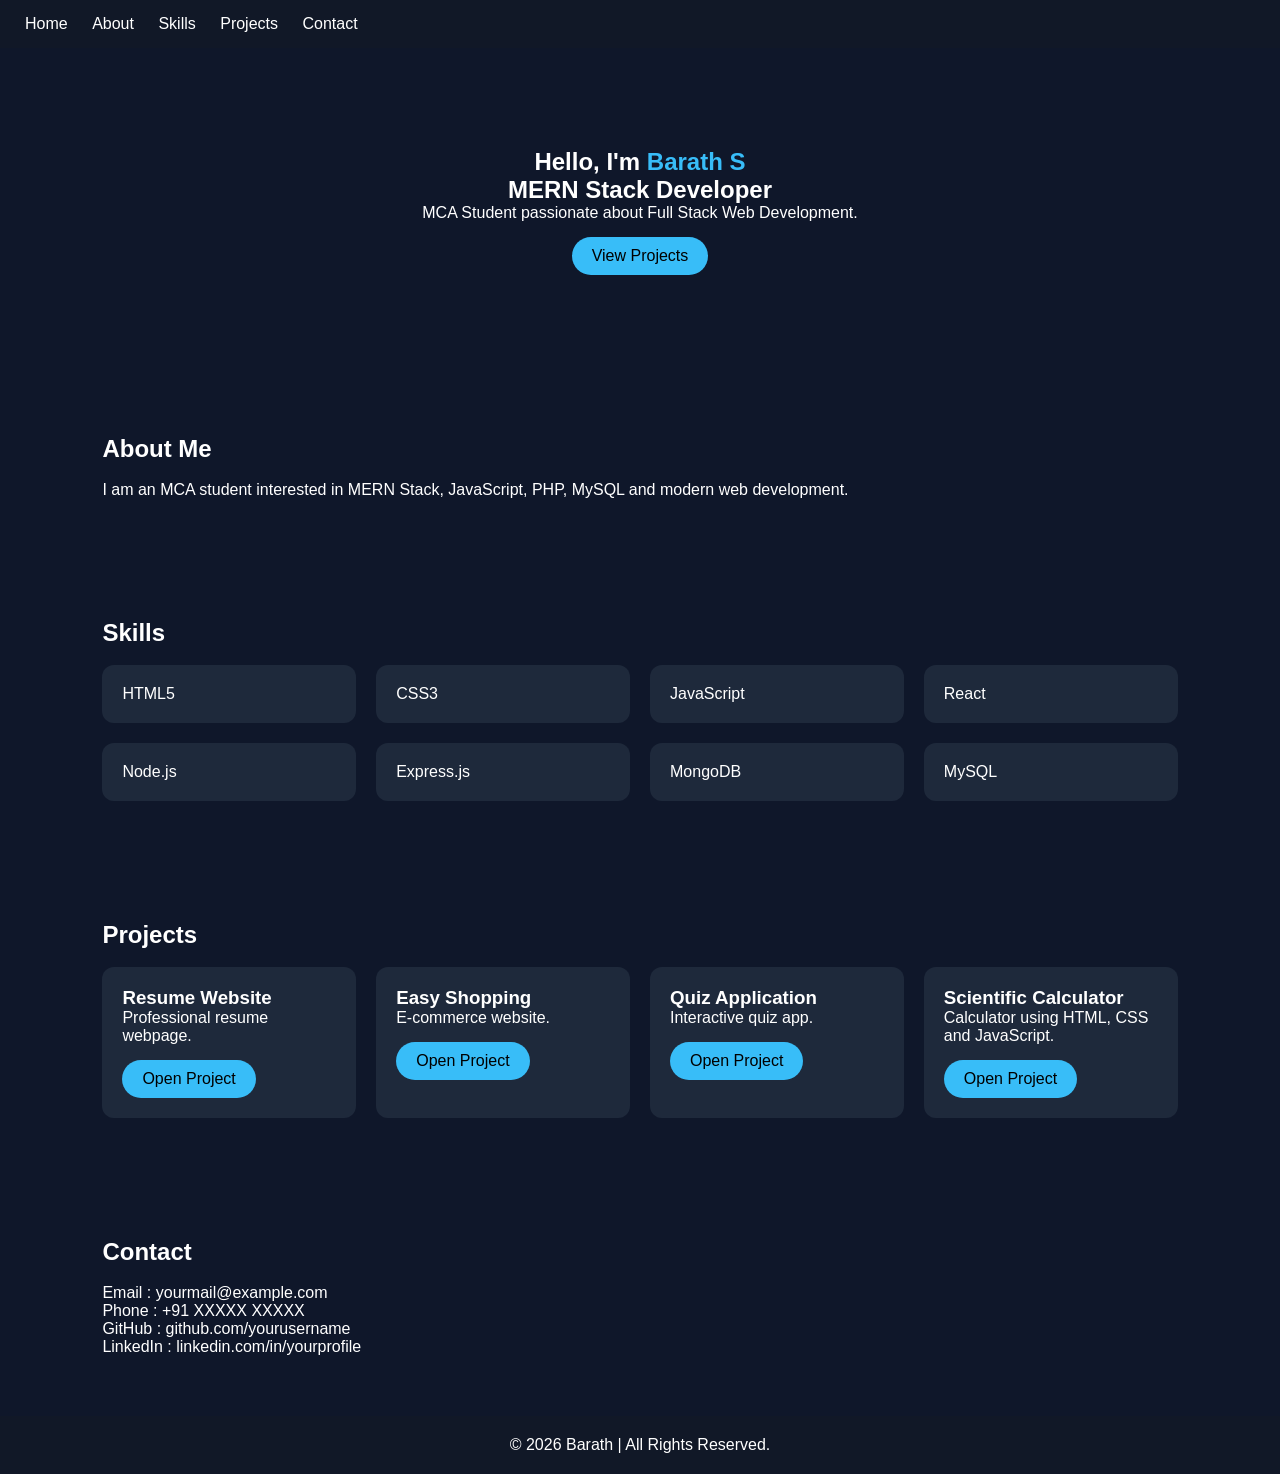
==== portfilo.html @ b247c4f7 "portfilo modified" ====
<!DOCTYPE html>
<html lang="en">

<head>
    <meta charset="UTF-8">
    <meta name="viewport" content="width=device-width, initial-scale=1.0">
    <title>Barath Portfolio</title>

    <style>
        * {
            margin: 0;
            padding: 0;
            box-sizing: border-box;
            font-family: Arial, sans-serif;
        }

        body {
            background: #0f172a;
            color: white;
        }

        /* Navigation Bar */
        nav {
            position: sticky;
            top: 0;
            background: #111827;
            padding: 15px;
            display: flex;
            justify-content: space-between;
        }

        nav a {
            color: white;
            text-decoration: none;
            margin: 0 10px;
        }

        /* All Sections */
        section {
            padding: 60px 8%;
        }

        /* Hero Section */
        .hero {
            text-align: center;
            padding: 100px 8%;
        }

        .hero h1 span {
            color: #38bdf8;
        }

        /* Button */
        .btn {
            display: inline-block;
            margin-top: 15px;
            padding: 10px 20px;
            background: #38bdf8;
            color: black;
            text-decoration: none;
            border-radius: 25px;
        }

        /* Skills & Projects Grid */
        .skills,
        .projects {
            display: grid;
            grid-template-columns: repeat(auto-fit, minmax(220px, 1fr));
            gap: 20px;
        }

        /* Card Design */
        .card {
            background: #1e293b;
            padding: 20px;
            border-radius: 12px;
        }

        .card:hover {
            transform: translateY(-5px);
        }

        /* Footer */
        footer {
            text-align: center;
            padding: 20px;
            background: #111827;
        }
    </style>

</head>

<body>

    <!-- Navigation -->
    <nav>

        <div>
            <a href="#home">Home</a>
            <a href="#about">About</a>
            <a href="#skills">Skills</a>
            <a href="#projects">Projects</a>
            <a href="#contact">Contact</a>
        </div>

    </nav>

    <!-- Hero Section -->
    <section id="home" class="hero">

        <h1>Hello, I'm <span>Barath S</span></h1>

        <h2>MERN Stack Developer</h2>

        <p>
            MCA Student passionate about Full Stack Web Development.
        </p>

        <a href="#projects" class="btn">
            View Projects
        </a>

    </section>

    <!-- About -->
    <section id="about">

        <h2>About Me</h2>

        <br>

        <p>
            I am an MCA student interested in MERN Stack,
            JavaScript, PHP, MySQL and modern web development.
        </p>

    </section>

    <!-- Skills -->
    <section id="skills">

        <h2>Skills</h2>

        <br>

        <div class="skills">

            <div class="card">HTML5</div>

            <div class="card">CSS3</div>

            <div class="card">JavaScript</div>

            <div class="card">React</div>

            <div class="card">Node.js</div>

            <div class="card">Express.js</div>

            <div class="card">MongoDB</div>

            <div class="card">MySQL</div>

        </div>

    </section>

    <!-- Projects -->
    <section id="projects">

        <h2>Projects</h2>

        <br>

        <div class="projects">

            <div class="card">

                <h3>Resume Website</h3>

                <p>Professional resume webpage.</p>

                <a href="resume.html" class="btn">
                    Open Project
                </a>

            </div>

            <div class="card">

                <h3>Easy Shopping</h3>

                <p>E-commerce website.</p>

                <a href="easy shoping.html" class="btn">
                    Open Project
                </a>

            </div>

            <div class="card">

                <h3>Quiz Application</h3>

                <p>Interactive quiz app.</p>

                <a href="Quiz.html" class="btn">
                    Open Project
                </a>

            </div>

            <div class="card">

                <h3>Scientific Calculator</h3>

                <p>Calculator using HTML, CSS and JavaScript.</p>

                <a href="calculater.html" class="btn">
                    Open Project
                </a>

            </div>

        </div>

    </section>

    <!-- Contact -->
    <section id="contact">

        <h2>Contact</h2>

        <br>

        <p>Email : yourmail@example.com</p>

        <p>Phone : +91 XXXXX XXXXX</p>

        <p>GitHub : github.com/yourusername</p>

        <p>LinkedIn : linkedin.com/in/yourprofile</p>

    </section>

    <!-- Footer -->
    <footer>

        <p>© 2026 Barath | All Rights Reserved.</p>

    </footer>

</body>

</html>
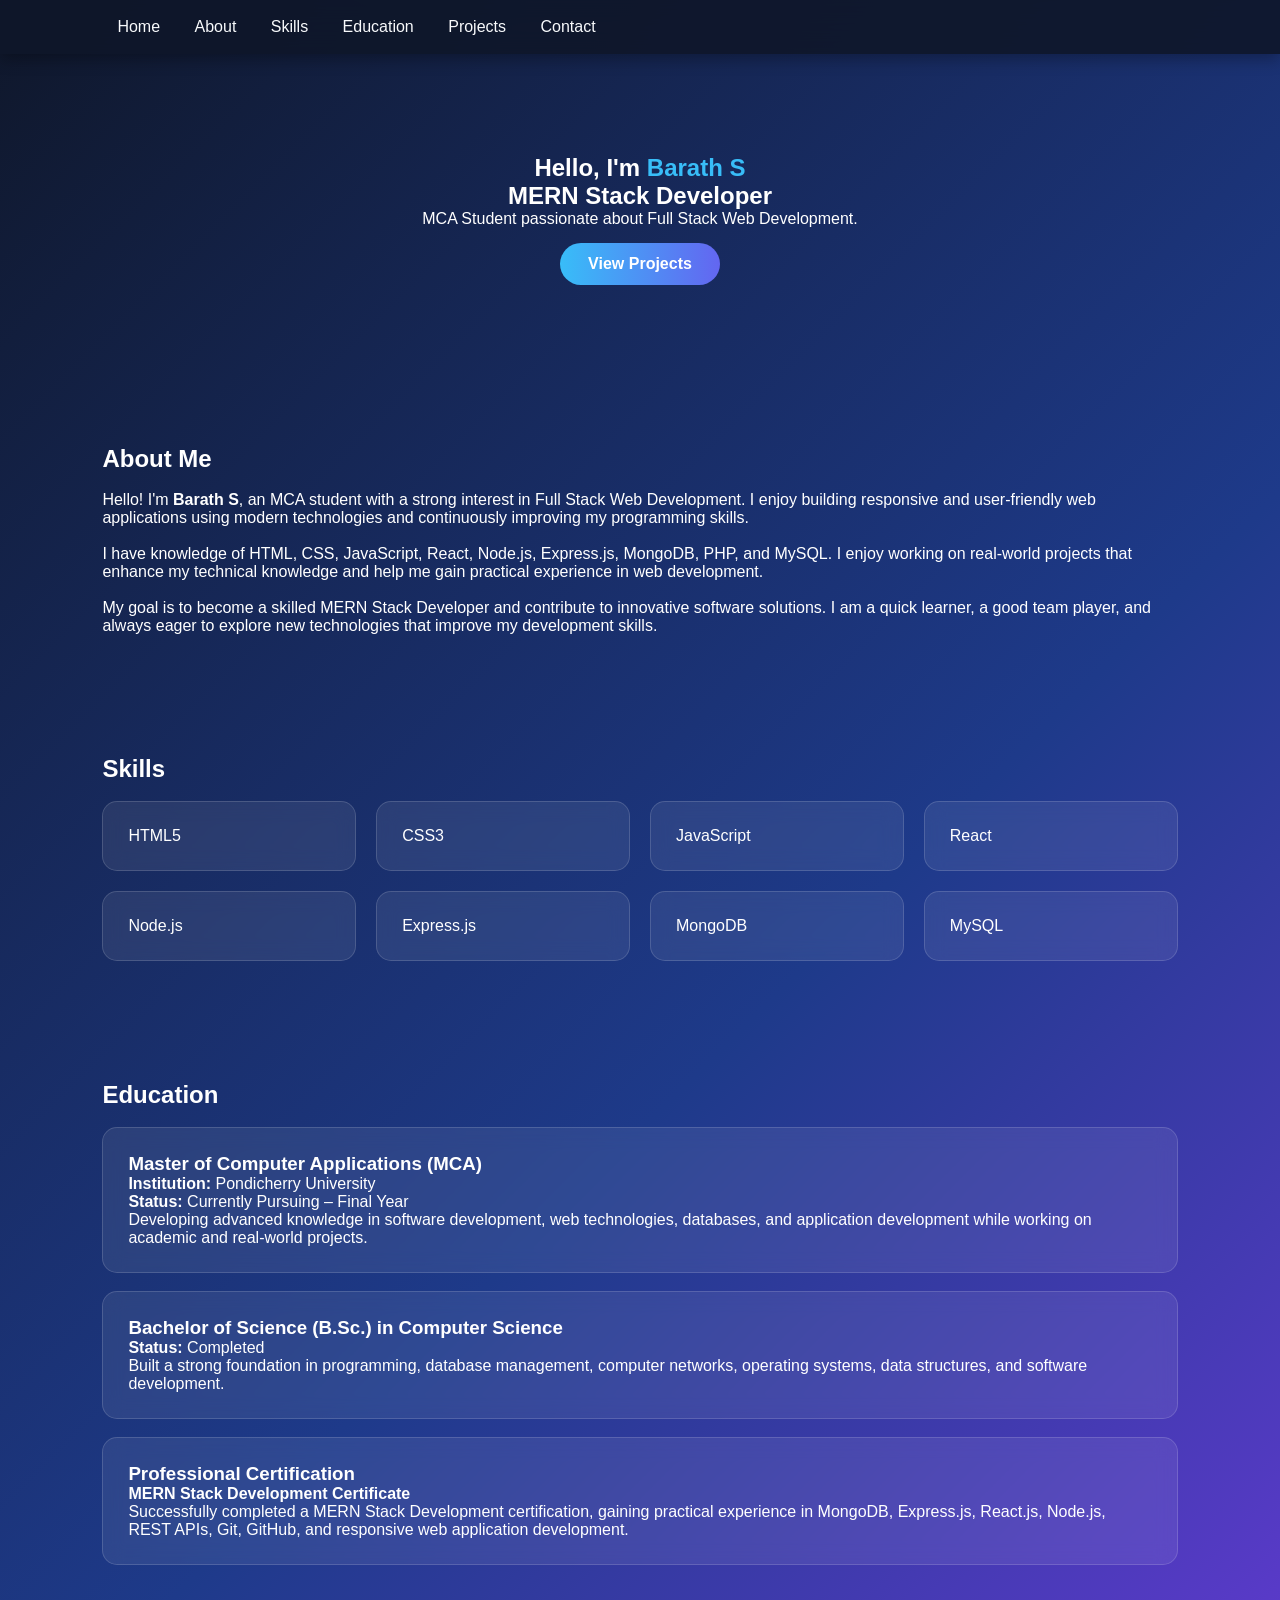
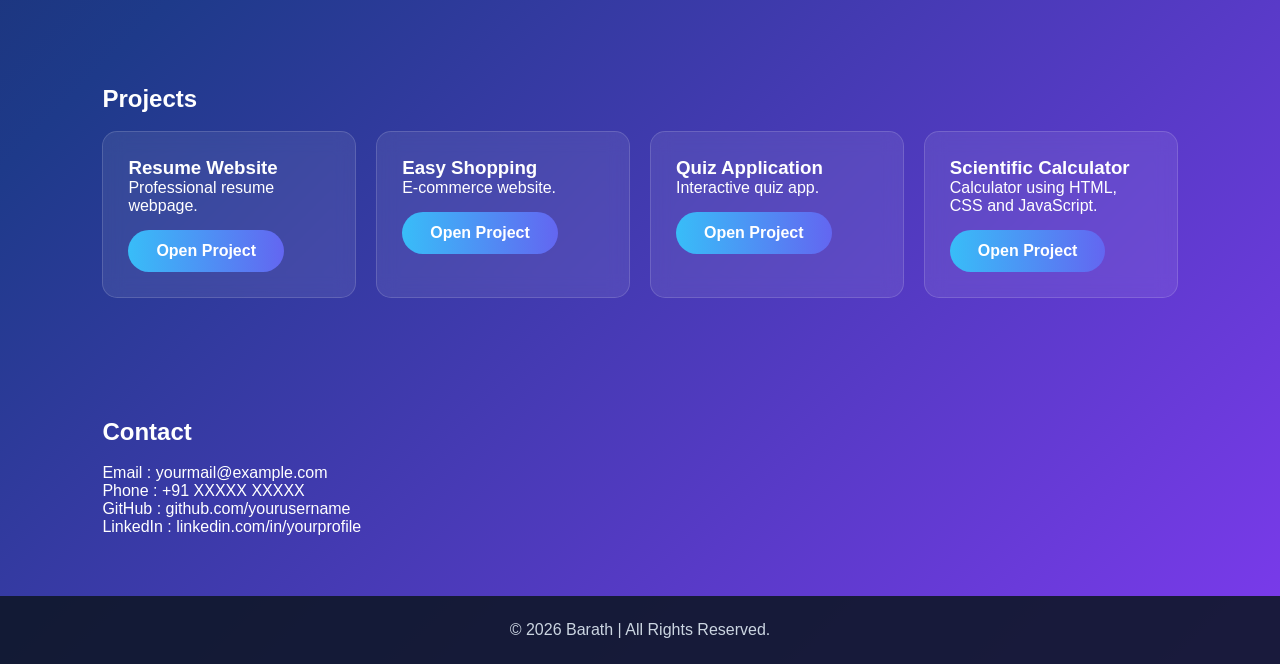
==== commit 5f2e0bc2: "modify adout" ====
--- a/portfilo.html
+++ b/portfilo.html
@@ -15,26 +15,43 @@
         }
 
         body {
-            background: #0f172a;
-            color: white;
-        }
-
-        /* Navigation Bar */
-        nav {
-            position: sticky;
-            top: 0;
-            background: #111827;
-            padding: 15px;
-            display: flex;
-            justify-content: space-between;
-        }
-
+             background: #0f172a;
+             color: white;
+}
+body {
+    background: linear-gradient(135deg, #0f172a, #1e3a8a, #7c3aed);
+    color: #ffffff;
+}
+
+      nav {
+    position: sticky;
+    top: 0;
+    background: #111827;
+    padding: 15px;
+    display: flex;
+    justify-content: space-between;
+}
+nav {
+    position: sticky;
+    top: 0;
+    background: rgba(15, 23, 42, 0.9);
+    backdrop-filter: blur(12px);
+    padding: 18px 8%;
+    display: flex;
+    justify-content: space-between;
+    align-items: center;
+    box-shadow: 0 5px 15px rgba(0,0,0,0.3);
+}
         nav a {
-            color: white;
-            text-decoration: none;
-            margin: 0 10px;
-        }
-
+    color: #f8fafc;
+    text-decoration: none;
+    margin: 0 15px;
+    transition: 0.3s;
+}
+
+nav a:hover {
+    color: #38bdf8;
+}
         /* All Sections */
         section {
             padding: 60px 8%;
@@ -51,16 +68,22 @@
         }
 
         /* Button */
-        .btn {
-            display: inline-block;
-            margin-top: 15px;
-            padding: 10px 20px;
-            background: #38bdf8;
-            color: black;
-            text-decoration: none;
-            border-radius: 25px;
-        }
-
+       .btn {
+    display: inline-block;
+    margin-top: 15px;
+    padding: 12px 28px;
+    background: linear-gradient(90deg, #38bdf8, #6366f1);
+    color: white;
+    text-decoration: none;
+    border-radius: 30px;
+    font-weight: bold;
+    transition: 0.3s;
+}
+
+.btn:hover {
+    transform: translateY(-3px);
+    box-shadow: 0 8px 20px rgba(56,189,248,.5);
+}
         /* Skills & Projects Grid */
         .skills,
         .projects {
@@ -71,21 +94,25 @@
 
         /* Card Design */
         .card {
-            background: #1e293b;
-            padding: 20px;
-            border-radius: 12px;
-        }
-
-        .card:hover {
-            transform: translateY(-5px);
-        }
-
+    background: rgba(255,255,255,0.08);
+    backdrop-filter: blur(10px);
+    border: 1px solid rgba(255,255,255,0.15);
+    padding: 25px;
+    border-radius: 15px;
+    transition: .4s;
+}
+
+.card:hover {
+    transform: translateY(-10px);
+    box-shadow: 0 15px 30px rgba(0,0,0,.35);
+}
         /* Footer */
-        footer {
-            text-align: center;
-            padding: 20px;
-            background: #111827;
-        }
+  footer {
+    text-align: center;
+    padding: 25px;
+    background: rgba(15,23,42,.9);
+    color: #cbd5e1;
+}
     </style>
 
 </head>
@@ -99,6 +126,7 @@
             <a href="#home">Home</a>
             <a href="#about">About</a>
             <a href="#skills">Skills</a>
+            <a href="#education">Education</a>
             <a href="#projects">Projects</a>
             <a href="#contact">Contact</a>
         </div>
@@ -125,16 +153,36 @@
     <!-- About -->
     <section id="about">
 
-        <h2>About Me</h2>
-
-        <br>
-
-        <p>
-            I am an MCA student interested in MERN Stack,
-            JavaScript, PHP, MySQL and modern web development.
-        </p>
-
-    </section>
+    <h2>About Me</h2>
+
+    <br>
+
+    <p>
+        Hello! I'm <strong>Barath S</strong>, an MCA student with a strong interest
+        in Full Stack Web Development. I enjoy building responsive and
+        user-friendly web applications using modern technologies and continuously
+        improving my programming skills.
+    </p>
+
+    <br>
+
+    <p>
+        I have knowledge of HTML, CSS, JavaScript, React, Node.js, Express.js,
+        MongoDB, PHP, and MySQL. I enjoy working on real-world projects that
+        enhance my technical knowledge and help me gain practical experience in
+        web development.
+    </p>
+
+    <br>
+
+    <p>
+        My goal is to become a skilled MERN Stack Developer and contribute to
+        innovative software solutions. I am a quick learner, a good team player,
+        and always eager to explore new technologies that improve my development
+        skills.
+    </p>
+
+</section>
 
     <!-- Skills -->
     <section id="skills">
@@ -164,6 +212,56 @@
         </div>
 
     </section>
+    <!-- Education -->
+<section id="education">
+
+    <h2>Education</h2>
+
+    <br>
+
+    <div class="card">
+
+        <h3>Master of Computer Applications (MCA)</h3>
+        <p><strong>Institution:</strong> Pondicherry University</p>
+        <p><strong>Status:</strong> Currently Pursuing – Final Year</p>
+        <p>
+            Developing advanced knowledge in software development, web technologies,
+            databases, and application development while working on academic and
+            real-world projects.
+        </p>
+
+    </div>
+
+    <br>
+
+    <div class="card">
+
+        <h3>Bachelor of Science (B.Sc.) in Computer Science</h3>
+        <p><strong>Status:</strong> Completed</p>
+        <p>
+            Built a strong foundation in programming, database management,
+            computer networks, operating systems, data structures, and software
+            development.
+        </p>
+
+    </div>
+
+    <br>
+
+    <div class="card">
+
+        <h3>Professional Certification</h3>
+        <p><strong>MERN Stack Development Certificate</strong></p>
+        <p>
+            Successfully completed a MERN Stack Development certification,
+            gaining practical experience in MongoDB, Express.js, React.js,
+            Node.js, REST APIs, Git, GitHub, and responsive web application
+            development.
+        </p>
+
+    </div>
+
+</section>
 
     <!-- Projects -->
     <section id="projects">
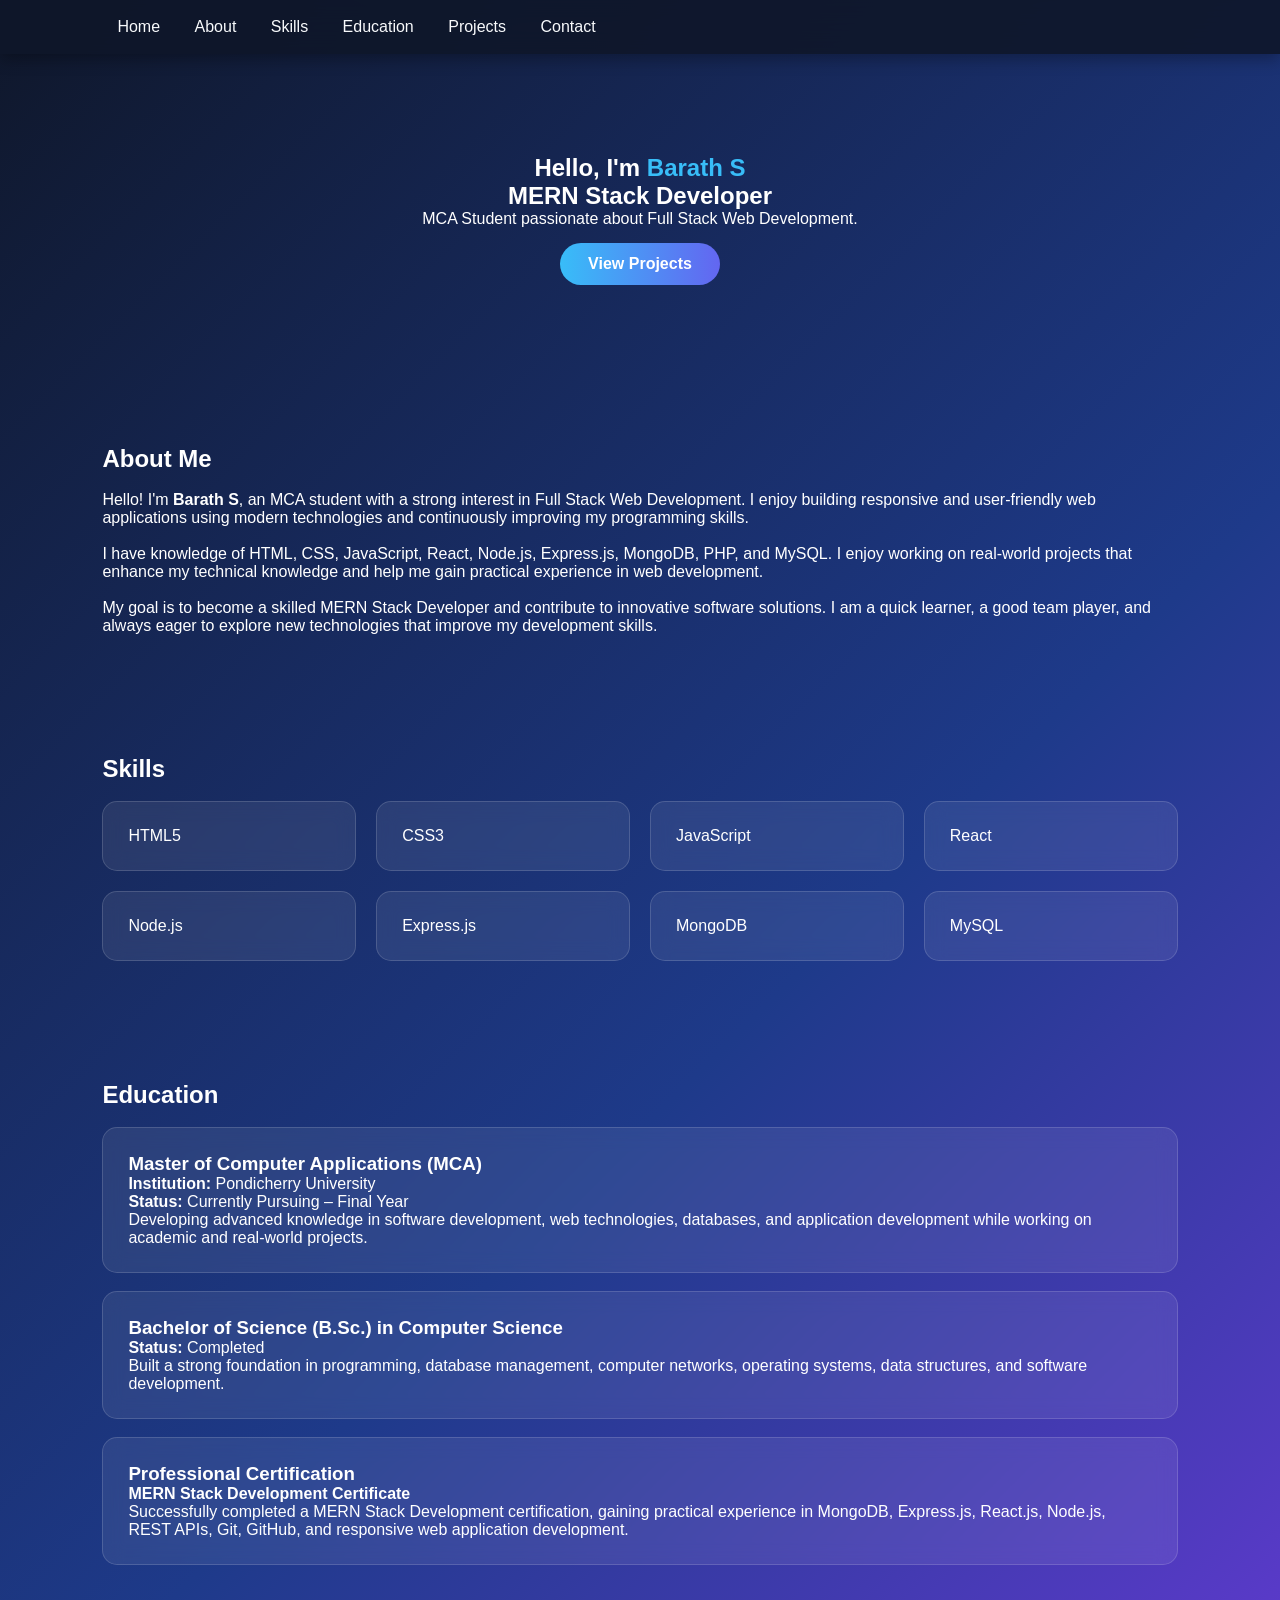
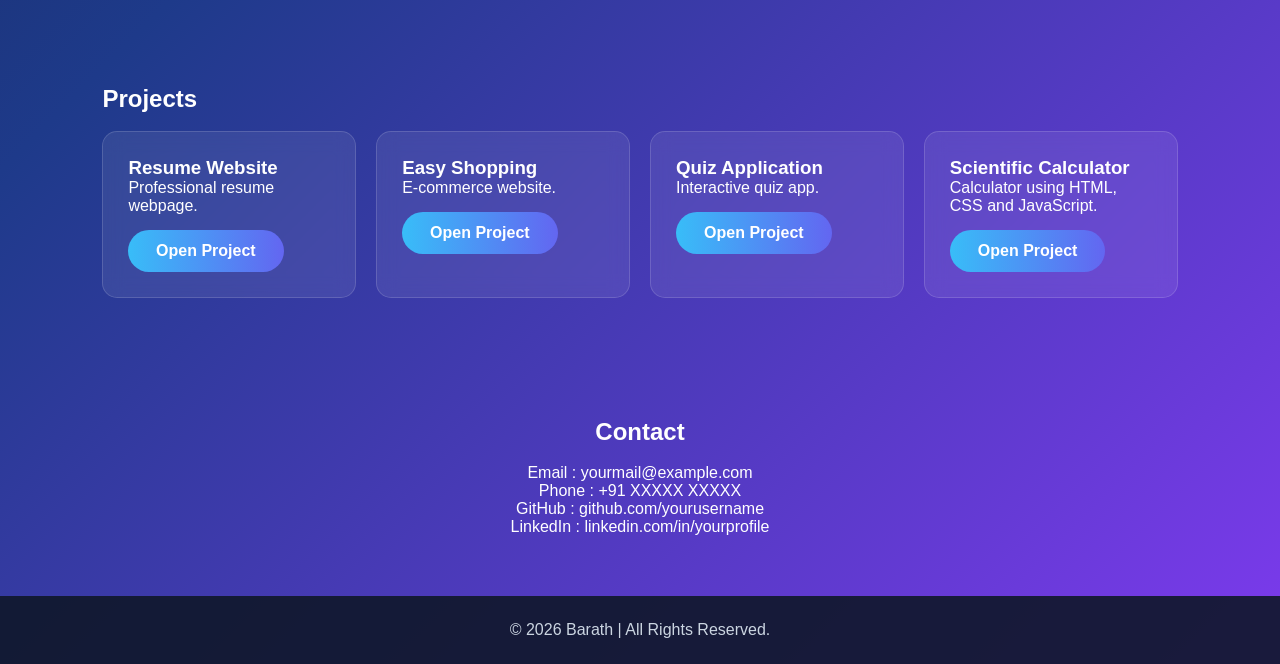
==== commit e745751c: "file add new" ====
--- a/portfilo.html
+++ b/portfilo.html
@@ -54,6 +54,7 @@
 }
         /* All Sections */
         section {
+            
             padding: 60px 8%;
         }
 
@@ -113,6 +114,9 @@
     background: rgba(15,23,42,.9);
     color: #cbd5e1;
 }
+#contact{
+ text-align: center;
+}
     </style>
 
 </head>
@@ -290,7 +294,7 @@
 
                 <p>E-commerce website.</p>
 
-                <a href="easy shoping.html" class="btn">
+                <a href="easyshoping.html" class="btn">
                     Open Project
                 </a>
 
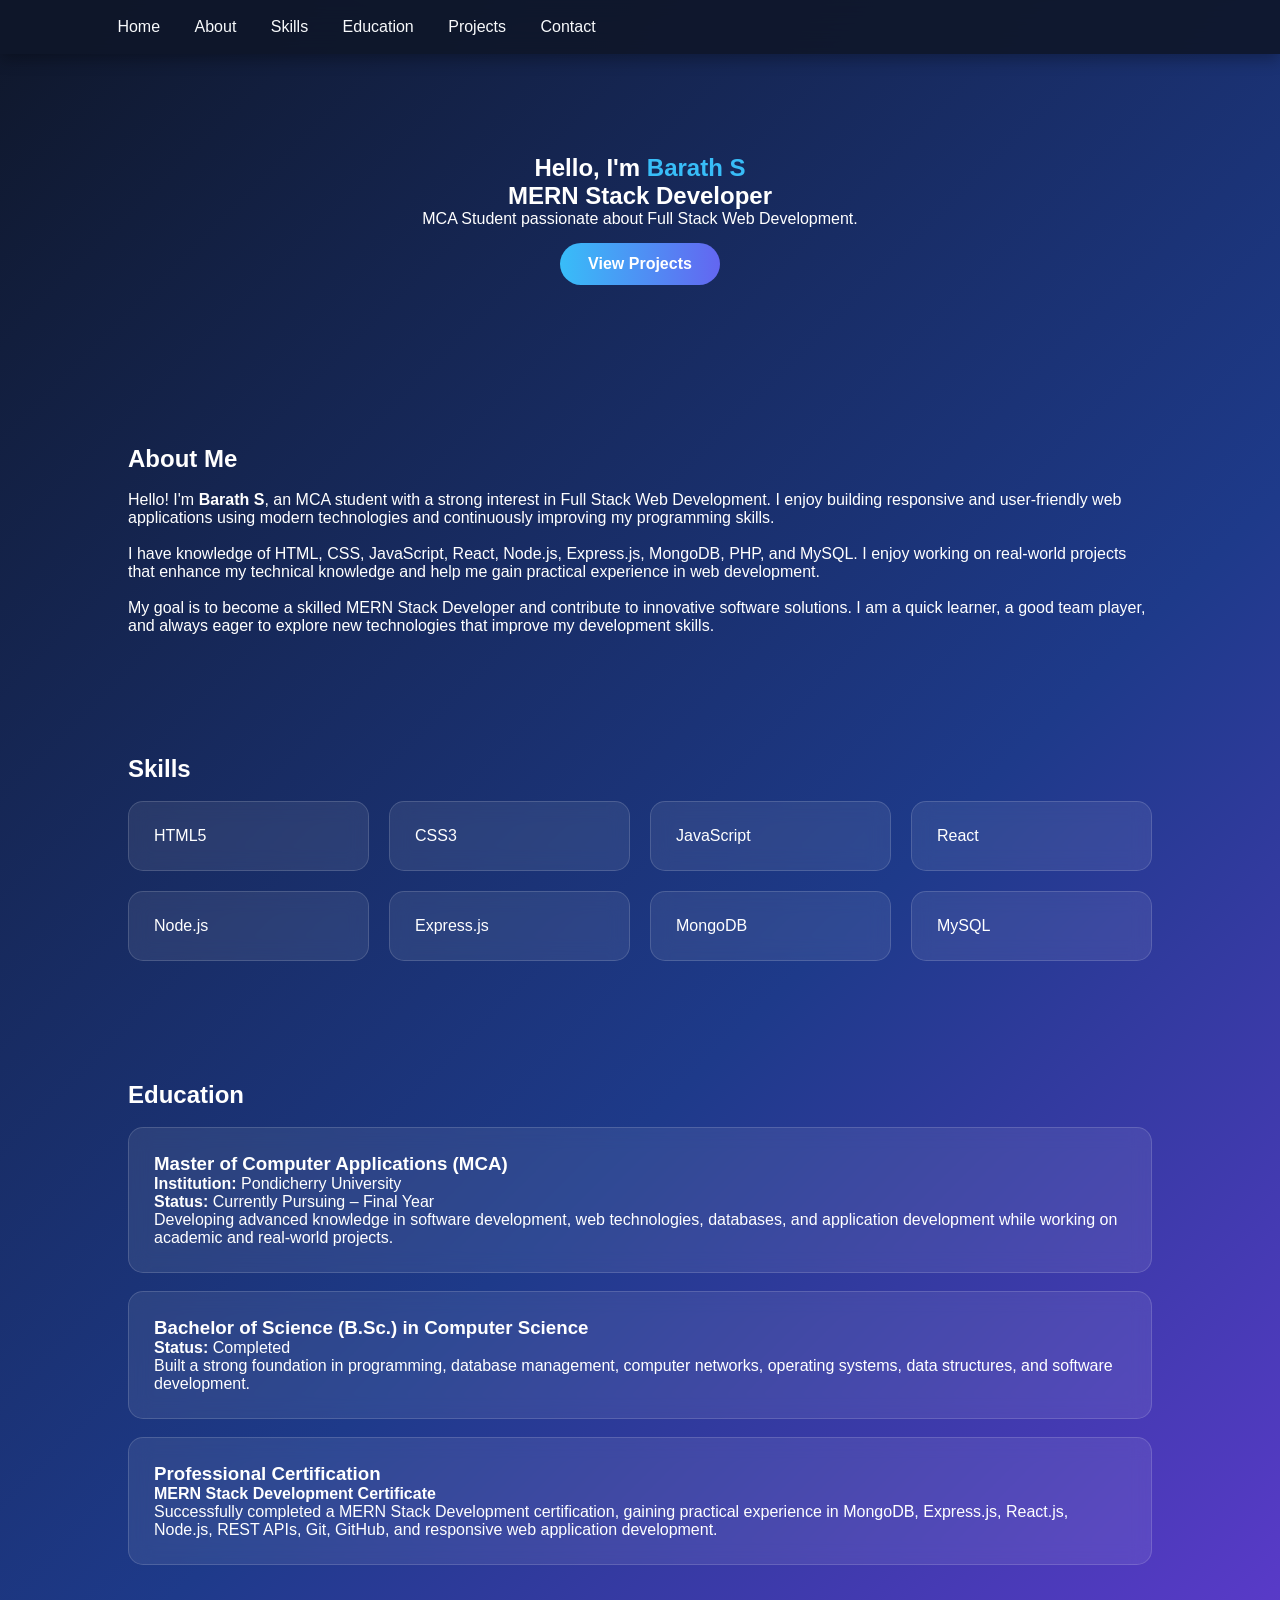
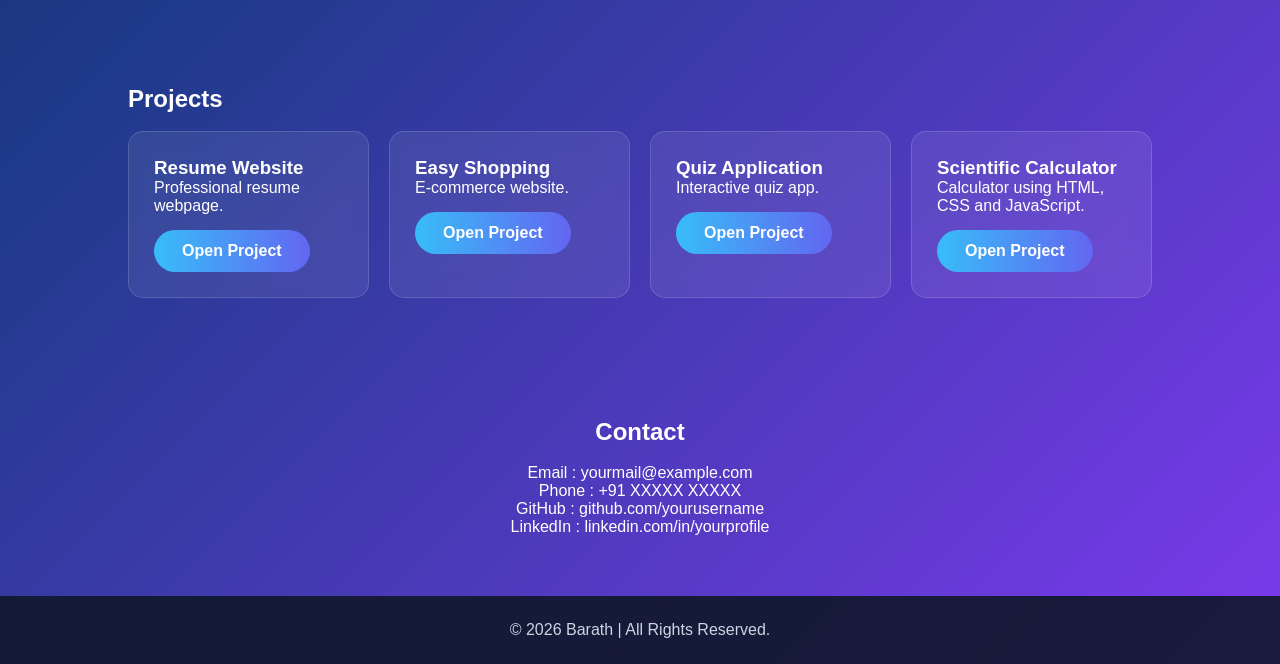
==== commit 8089c7c3: "delete image" ====
--- a/portfilo.html
+++ b/portfilo.html
@@ -55,7 +55,7 @@
         /* All Sections */
         section {
             
-            padding: 60px 8%;
+            padding: 60px 10%;
         }
 
         /* Hero Section */
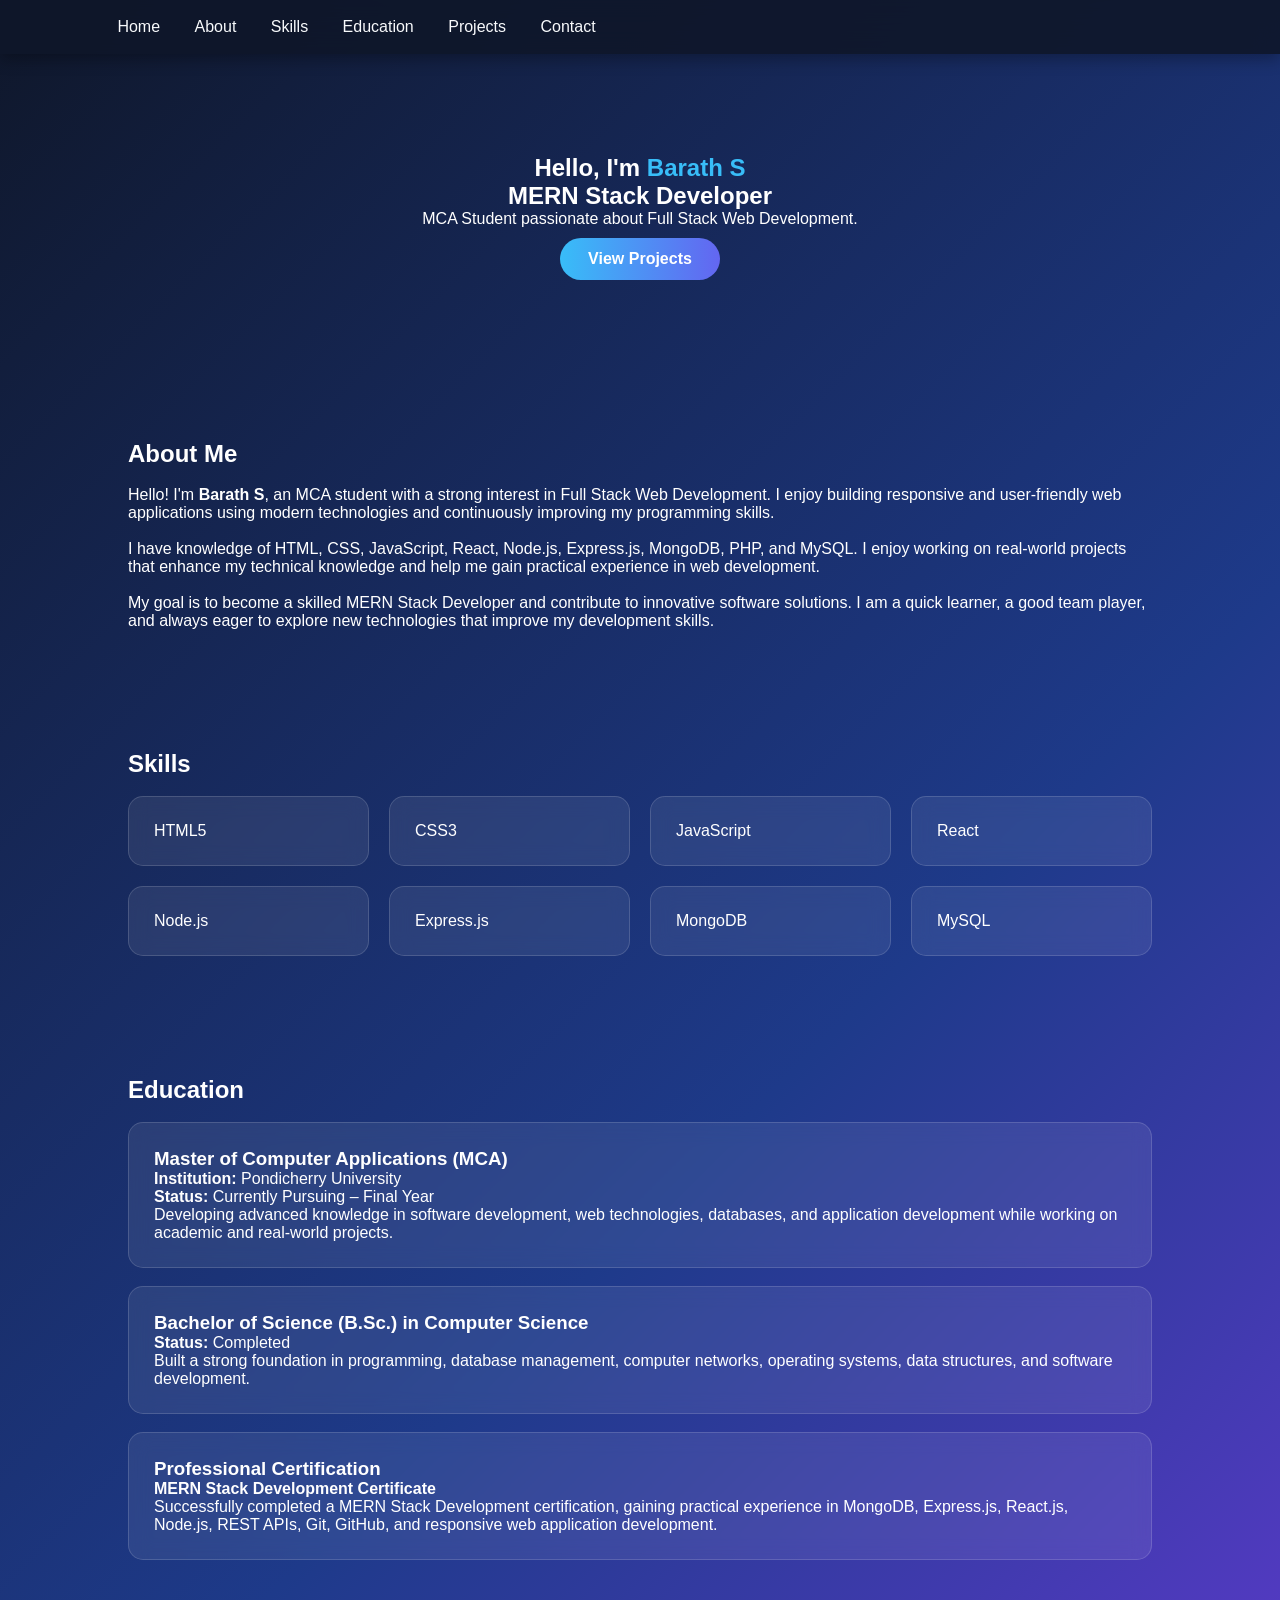
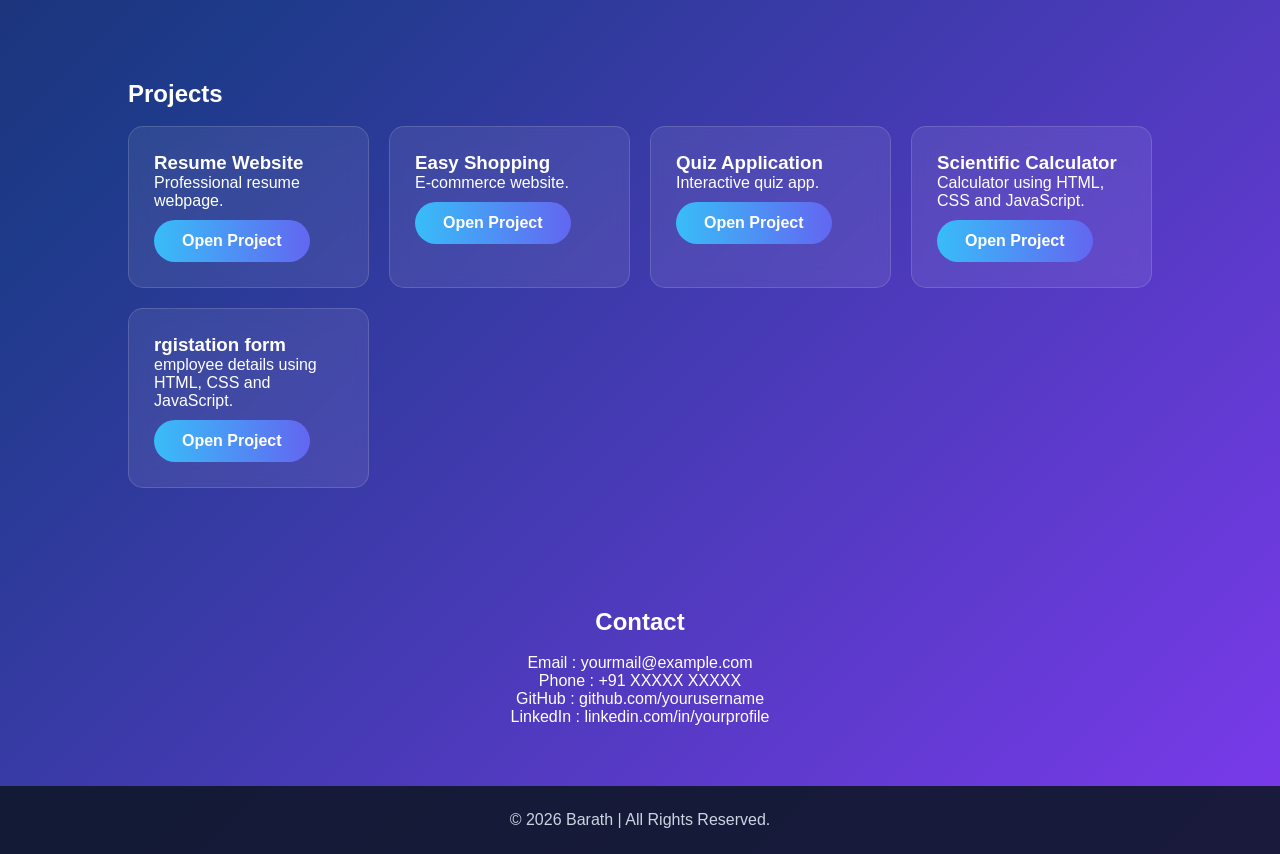
==== commit 231155e5: "modified" ====
--- a/portfilo.html
+++ b/portfilo.html
@@ -30,6 +30,7 @@
     padding: 15px;
     display: flex;
     justify-content: space-between;
+    z-index: 1;
 }
 nav {
     position: sticky;
@@ -71,7 +72,7 @@
         /* Button */
        .btn {
     display: inline-block;
-    margin-top: 15px;
+    margin-top: 10px;
     padding: 12px 28px;
     background: linear-gradient(90deg, #38bdf8, #6366f1);
     color: white;
@@ -324,6 +325,18 @@
 
             </div>
 
+           <div class="card">
+
+                <h3> rgistation form</h3>
+
+                <p>employee details using HTML, CSS and JavaScript.</p>
+
+                <a href="http://localhost:8080/employe/" class="btn">
+                    Open Project
+                </a>
+
+            </div>
+
         </div>
 
     </section>
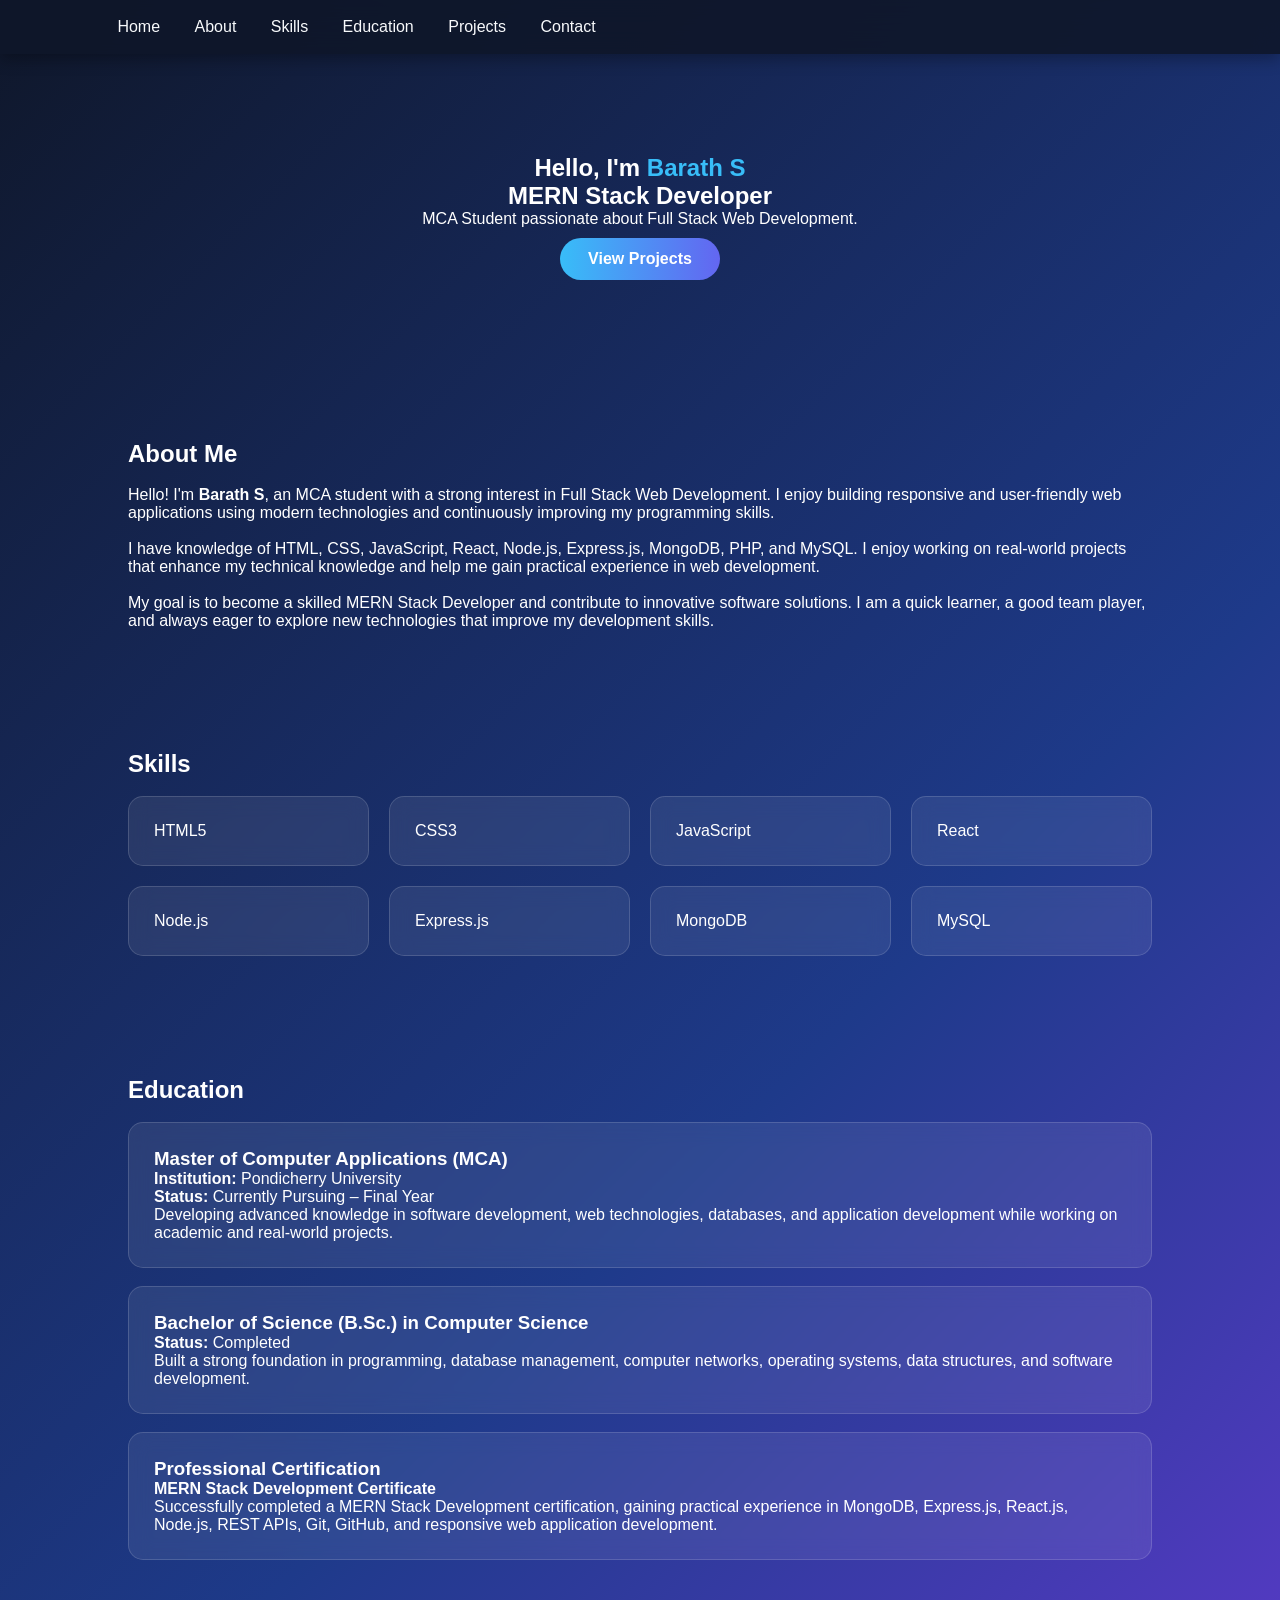
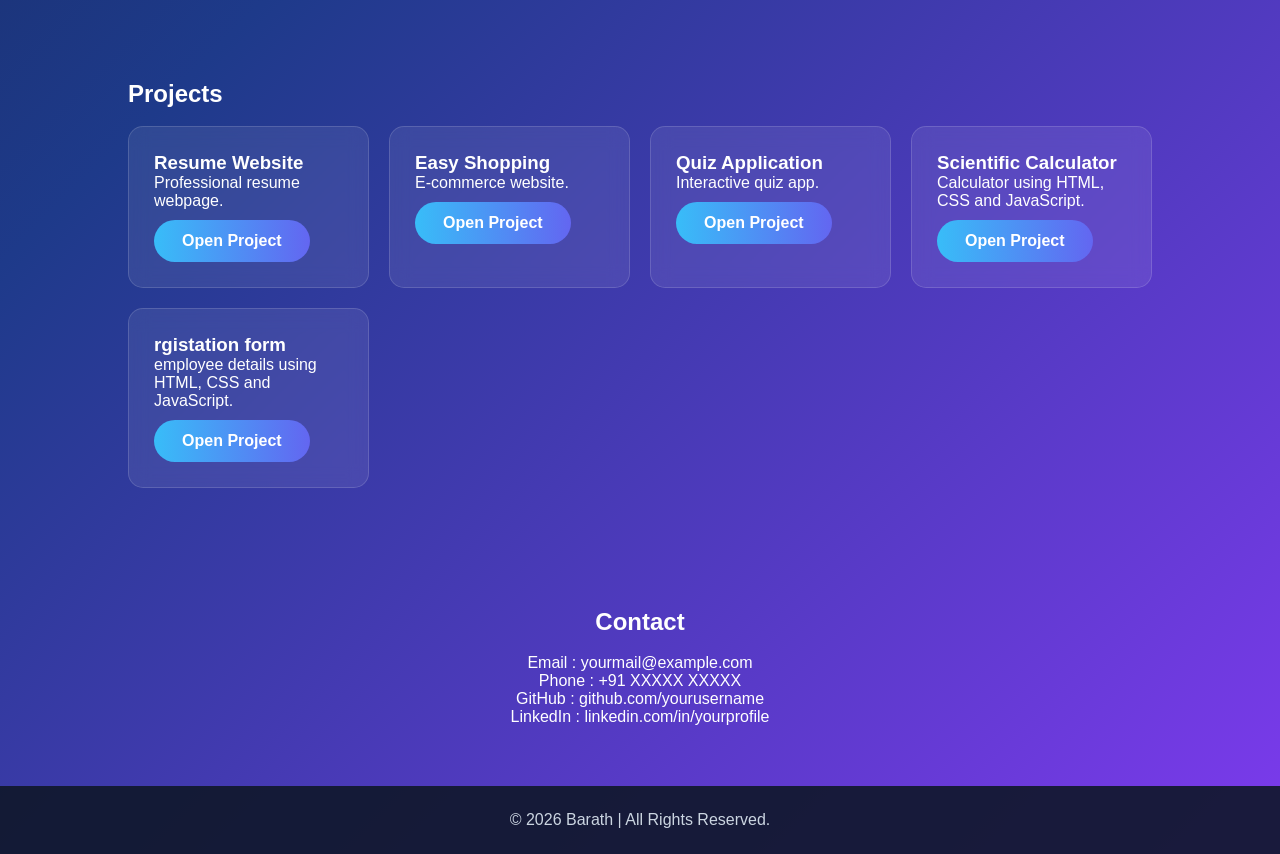
==== commit 886ccae5: "easyshopping modify" ====
--- a/portfilo.html
+++ b/portfilo.html
@@ -283,7 +283,7 @@
 
                 <p>Professional resume webpage.</p>
 
-                <a href="resume.html" class="btn">
+                <a href="resume.html" class="btn" target="_blank">
                     Open Project
                 </a>
 
@@ -295,7 +295,7 @@
 
                 <p>E-commerce website.</p>
 
-                <a href="easyshoping.html" class="btn">
+                <a href="easyshoping.html" class="btn" target="_blank">
                     Open Project
                 </a>
 
@@ -307,7 +307,7 @@
 
                 <p>Interactive quiz app.</p>
 
-                <a href="Quiz.html" class="btn">
+                <a href="Quiz.html" class="btn" target="_blank">
                     Open Project
                 </a>
 
@@ -319,7 +319,7 @@
 
                 <p>Calculator using HTML, CSS and JavaScript.</p>
 
-                <a href="calculater.html" class="btn">
+                <a href="calculater.html" class="btn" target="_blank">
                     Open Project
                 </a>
 
@@ -331,7 +331,7 @@
 
                 <p>employee details using HTML, CSS and JavaScript.</p>
 
-                <a href="http://localhost:8080/employe/" class="btn">
+                <a href="http://localhost:8080/employe/" class="btn" target="_blank">
                     Open Project
                 </a>
 
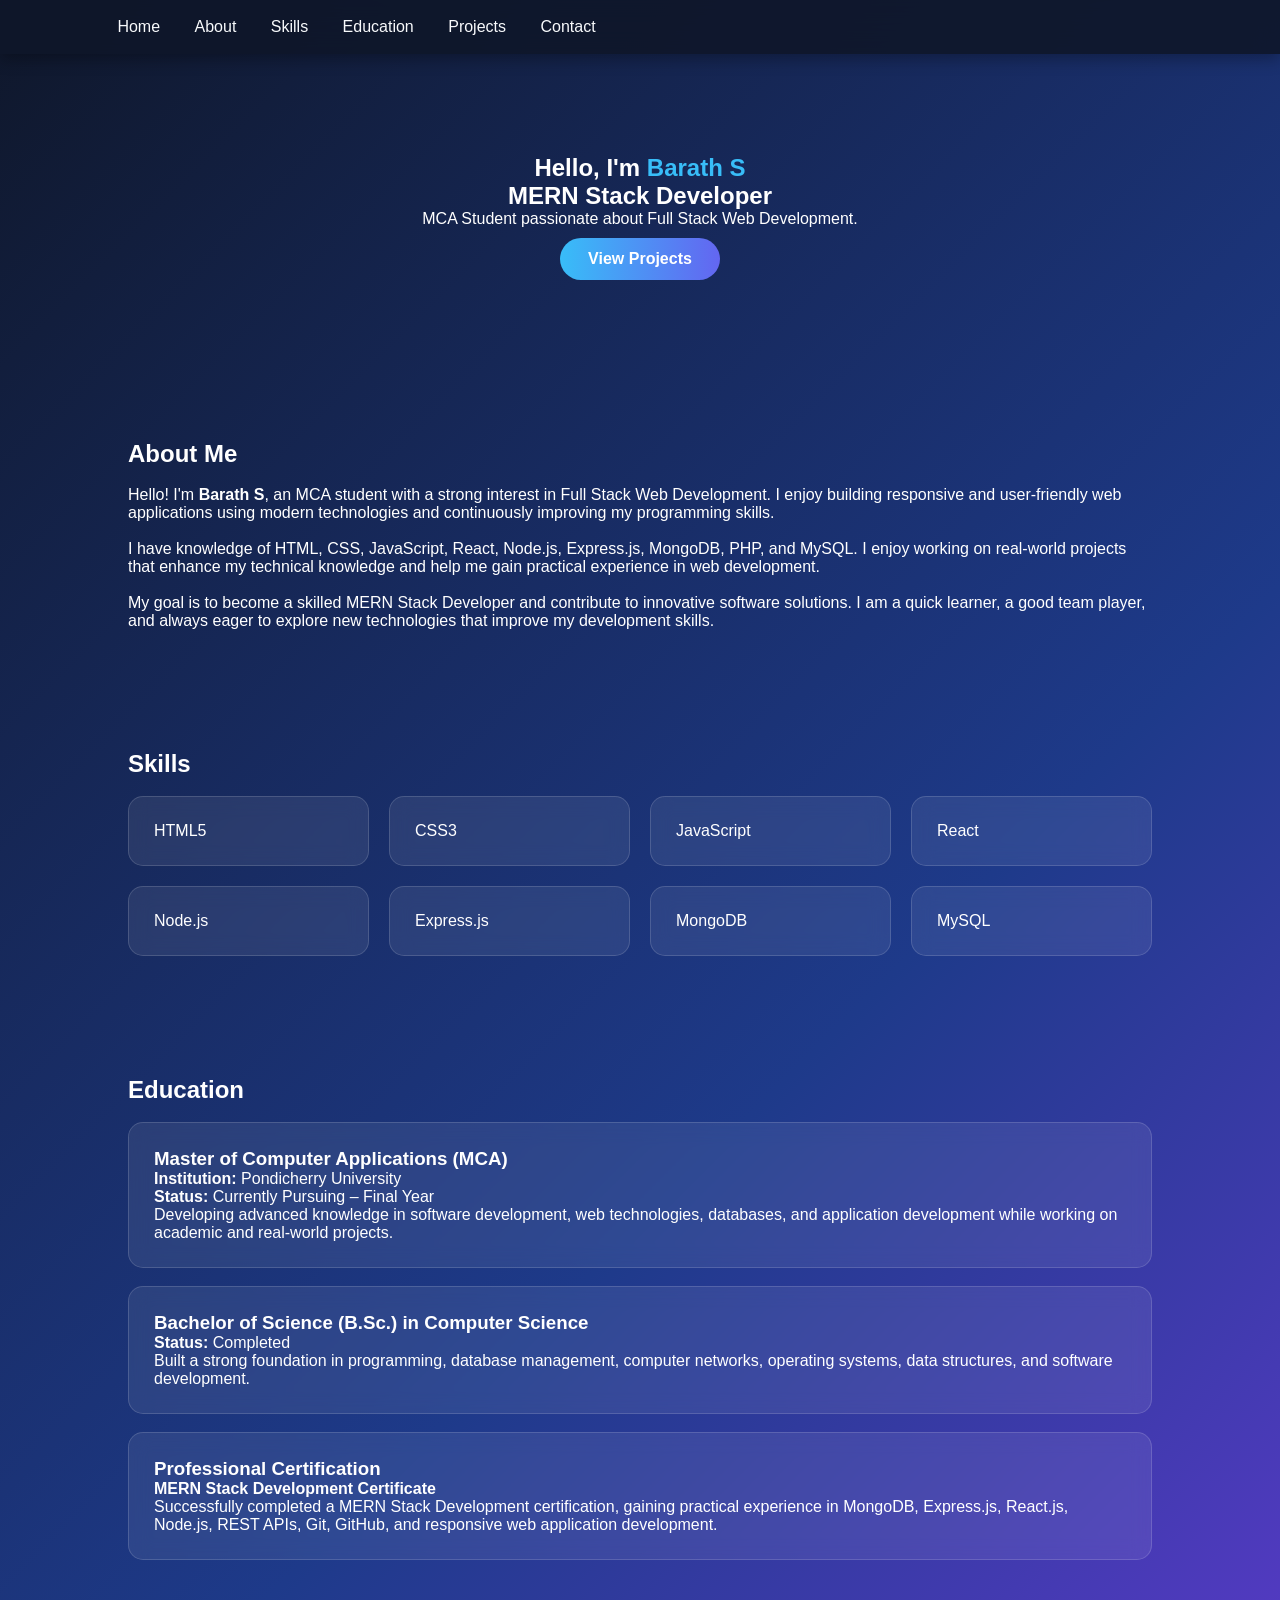
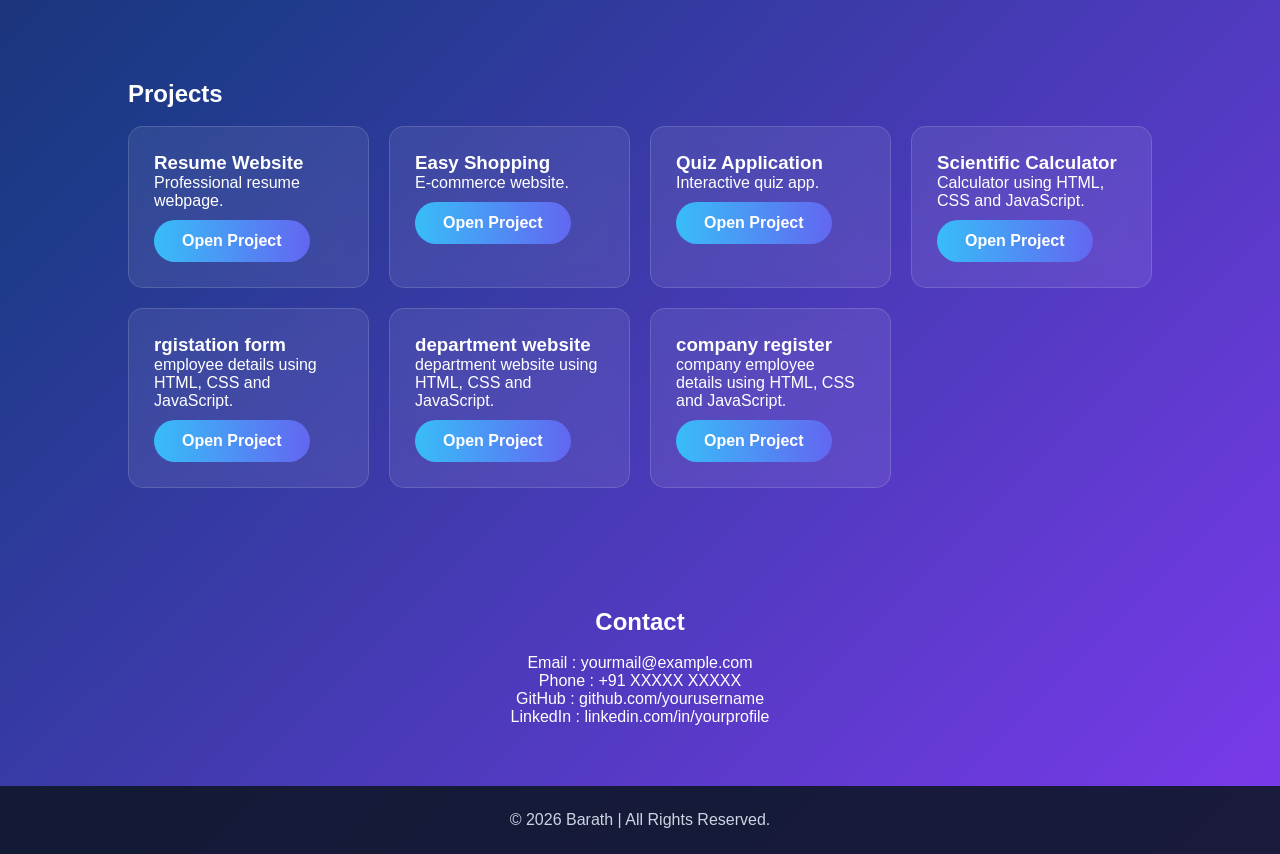
==== commit cf96c5ea: "modify" ====
--- a/portfilo.html
+++ b/portfilo.html
@@ -331,7 +331,33 @@
 
                 <p>employee details using HTML, CSS and JavaScript.</p>
 
-                <a href="http://localhost:8080/employe/" class="btn" target="_blank">
+                <a href="http://localhost:8080/employee/index.php" class="btn" target="_blank">
+                    Open Project
+                </a>
+
+            </div>
+            <div class="card">
+
+                <h3> department website
+
+                </h3>
+
+                <p> department website using HTML, CSS and JavaScript.</p>
+
+                <a href="http://localhost:8080/department/index.php" class="btn" target="_blank">
+                    Open Project
+                </a>
+
+            </div>
+            <div class="card">
+
+                <h3> company register 
+
+                </h3>
+
+                <p> company employee details using HTML, CSS and JavaScript.</p>
+
+                <a href="http://localhost:8080/company/index.php" class="btn" target="_blank">
                     Open Project
                 </a>
 
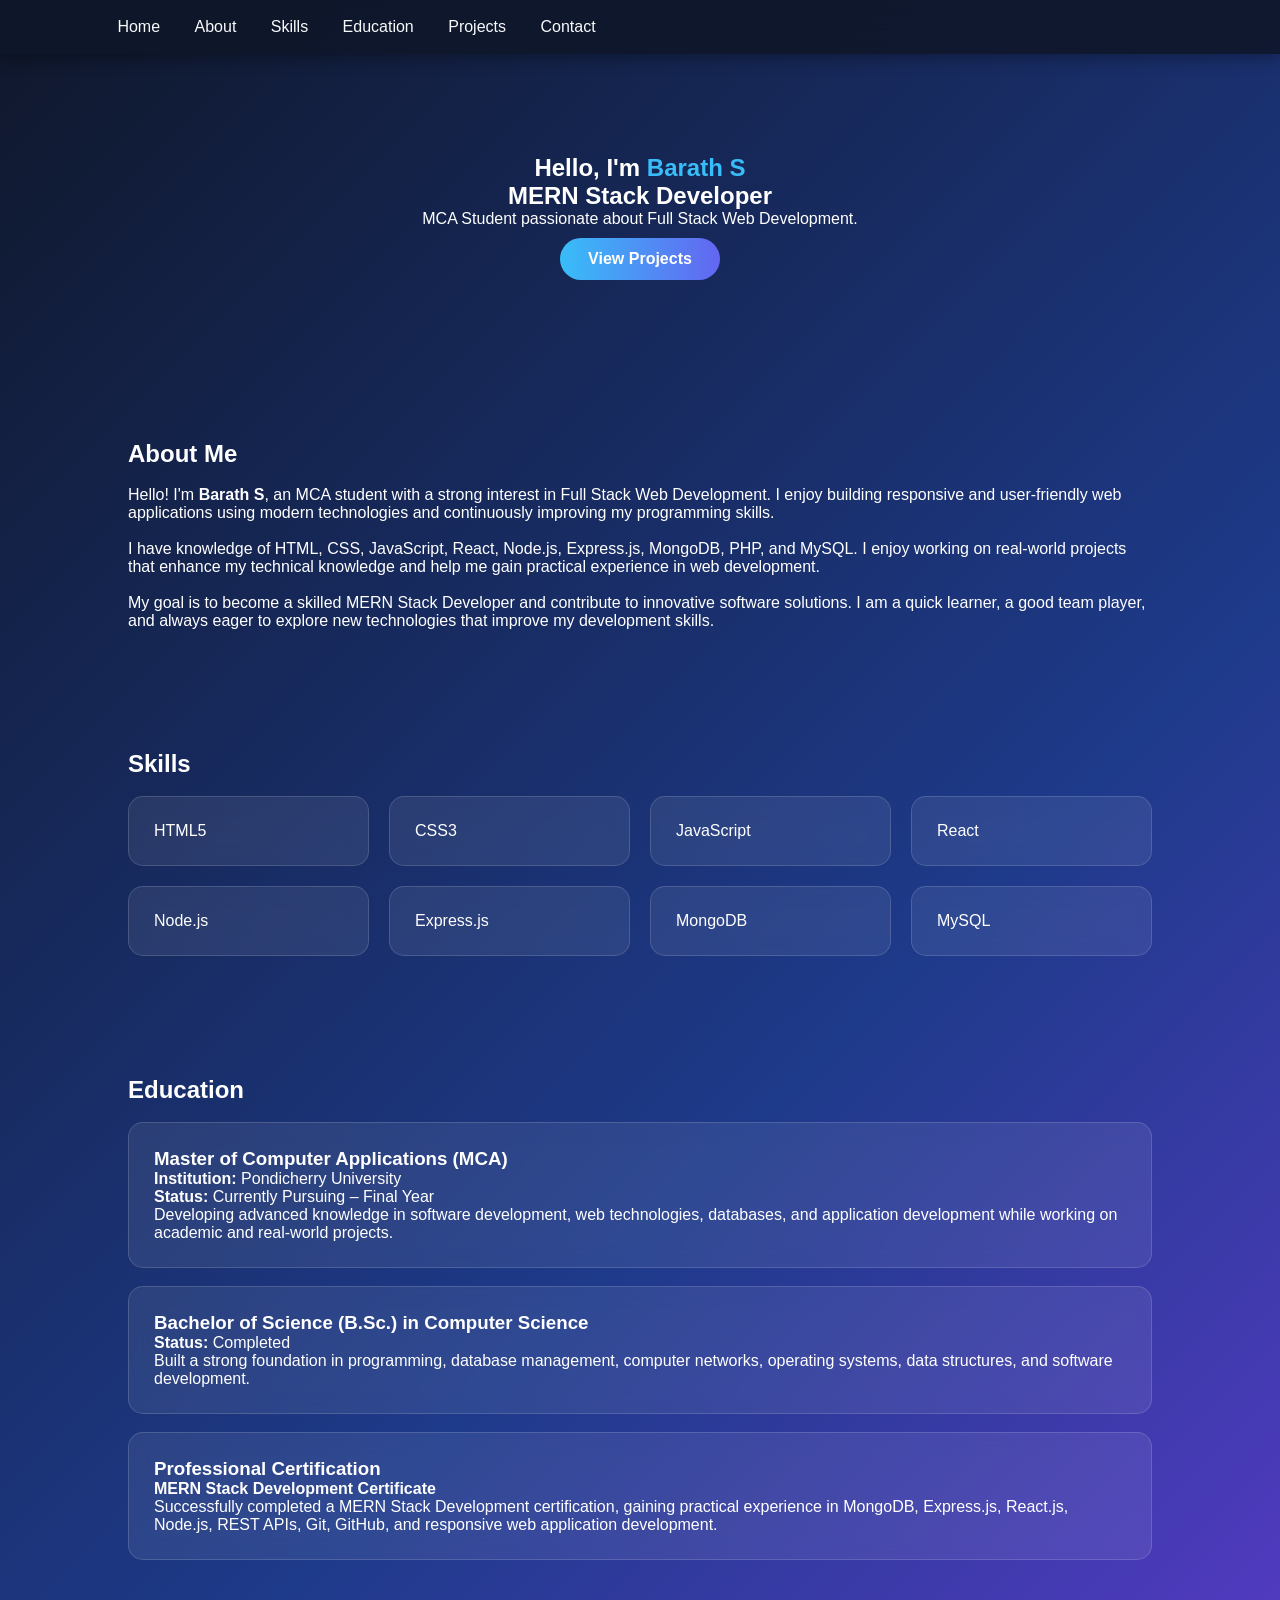
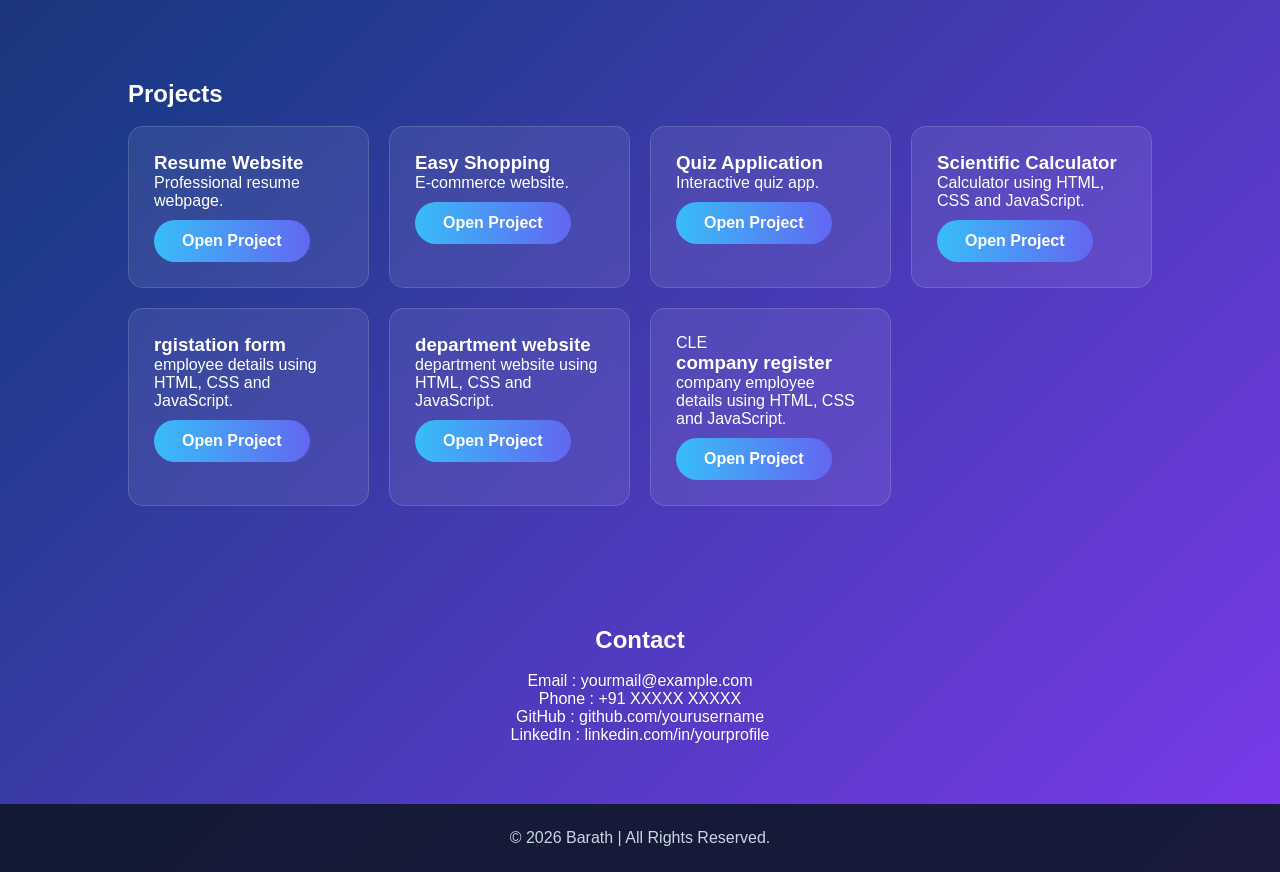
==== commit e21cdf55: "portilo" ====
--- a/portfilo.html
+++ b/portfilo.html
@@ -349,7 +349,7 @@
                 </a>
 
             </div>
-            <div class="card">
+            <div class="card">CLE
 
                 <h3> company register 
 
